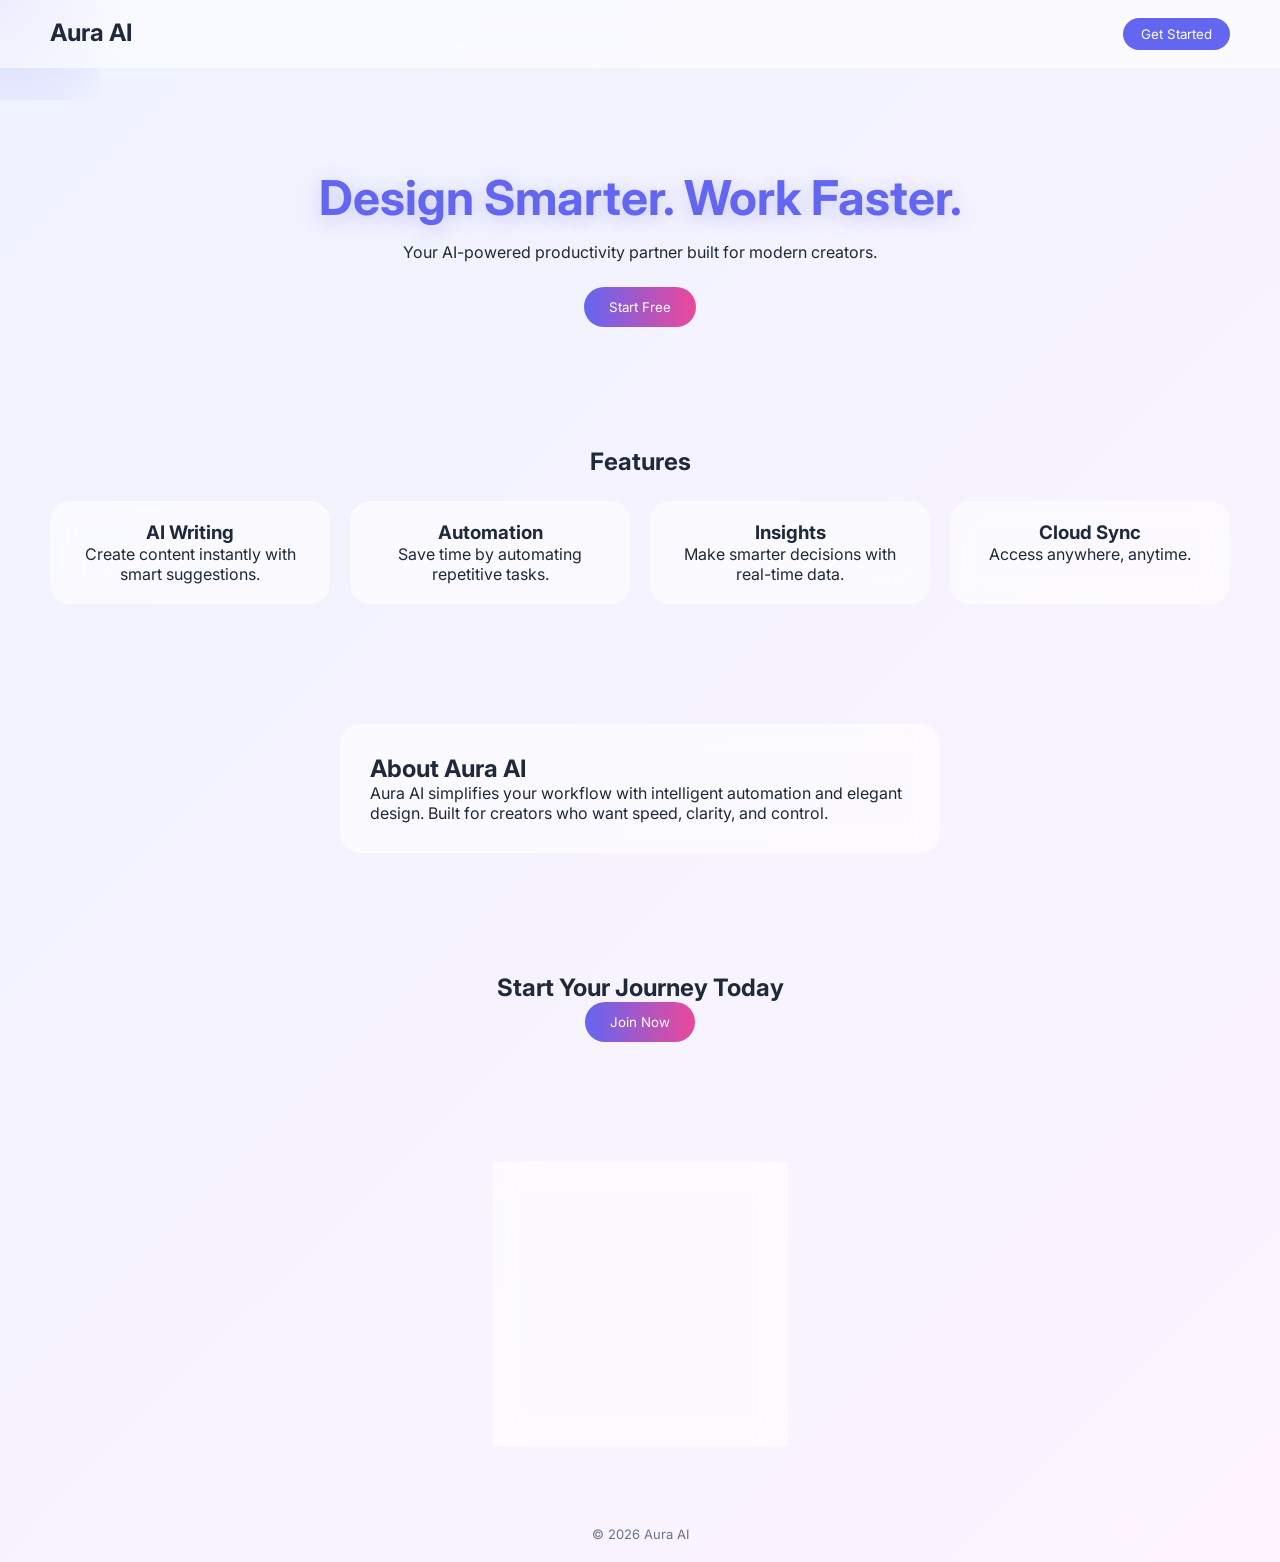
==== index.html @ 44854027 "Add files via upload Added landing page project" ====
<!DOCTYPE html>
<html lang="en">
<head>
  <meta charset="UTF-8">
  <meta name="viewport" content="width=device-width, initial-scale=1.0">
  <title>Aura AI</title>
  <link rel="stylesheet" href="style.css">

  <link href="https://fonts.googleapis.com/css2?family=Inter:wght@300;400;600;700&display=swap" rel="stylesheet">
</head>
<body>

<div class="cursor-glow"></div>
<header class="nav">
  <h2>Aura AI</h2>
  <button class="nav-btn">Get Started</button>
</header>


<section class="hero reveal">
  <h1>Design Smarter. Work Faster.</h1>
  <p>Your AI-powered productivity partner built for modern creators.</p>
  <button class="cta">Start Free</button>
</section>


<section class="features reveal">
  <h2>Features</h2>
  <div class="feature-grid">

    <div class="card">
      <h3>AI Writing</h3>
      <p>Create content instantly with smart suggestions.</p>
    </div>

    <div class="card">
      <h3>Automation</h3>
      <p>Save time by automating repetitive tasks.</p>
    </div>

    <div class="card">
      <h3>Insights</h3>
      <p>Make smarter decisions with real-time data.</p>
    </div>

    <div class="card">
      <h3>Cloud Sync</h3>
      <p>Access anywhere, anytime.</p>
    </div>

  </div>
</section>

<!-- ABOUT -->
<section class="about reveal">
  <div class="glass">
    <h2>About Aura AI</h2>
    <p>
      Aura AI simplifies your workflow with intelligent automation and elegant design.
      Built for creators who want speed, clarity, and control.
    </p>
  </div>
</section>


<section class="cta-section reveal">
  <h2>Start Your Journey Today</h2>
  <button class="cta">Join Now</button>
</section>


<section class="contact reveal">
  <div class="glass">
    <h2>Contact</h2>
    <form>
      <input type="text" placeholder="Your Name">
      <input type="email" placeholder="Your Email">
      <textarea placeholder="Message"></textarea>
      <button>Send Message</button>
    </form>
  </div>
</section>

<footer>
  <p>© 2026 Aura AI</p>
</footer>

<script>

const reveals = document.querySelectorAll('.reveal');

window.addEventListener('scroll', () => {
  reveals.forEach(el => {
    const top = el.getBoundingClientRect().top;
    if(top < window.innerHeight - 100){
      el.classList.add('active');
    }
  });
});

const glow = document.querySelector('.cursor-glow');
document.addEventListener('mousemove', (e) => {
  glow.style.left = e.clientX + 'px';
  glow.style.top = e.clientY + 'px';
});
</script>

</body>
</html>
---- style.css ----
* {
  margin: 0;
  padding: 0;
  box-sizing: border-box;
  font-family: 'Inter', sans-serif;
}

body {
  background: linear-gradient(135deg, #eef2ff, #fdf4ff);
  color: #1e293b;
  overflow-x: hidden;
}

/* CURSOR GLOW */
.cursor-glow {
  position: fixed;
  width: 200px;
  height: 200px;
  background: radial-gradient(circle, rgba(99,102,241,0.2), transparent);
  pointer-events: none;
  transform: translate(-50%, -50%);
  z-index: 0;
}

/* NAVBAR (FIXED SPACING ISSUE) */
.nav {
  position: sticky;
  top: 0;
  z-index: 10;
  backdrop-filter: blur(12px);
  background: rgba(255,255,255,0.6);
  padding: 18px 50px;
  display: flex;
  justify-content: space-between;
  margin-bottom: 20px; /* KEY FIX */
}

.nav-btn {
  padding: 8px 18px;
  border-radius: 20px;
  border: none;
  background: #6366f1;
  color: white;
}

/* HERO */
.hero {
  text-align: center;
  padding: 80px 20px 60px;
}

.hero h1 {
  font-size: 48px;
  color: #6366f1;
  text-shadow: 0 4px 20px rgba(99, 102, 241, 0.3);
}
.hero p {
  margin: 15px auto 25px;
  max-width: 500px;
}

/* BUTTON */
.cta {
  padding: 12px 25px;
  border-radius: 25px;
  border: none;
  background: linear-gradient(90deg, #6366f1, #ec4899);
  color: white;
  cursor: pointer;
  transition: 0.3s;
}

.cta:hover {
  transform: scale(1.05);
}

/* SECTIONS (CONTROLLED SPACING SYSTEM) */
section {
  padding: 60px 50px;
}

/* FEATURES */
.features {
  text-align: center;
}

.feature-grid {
  display: grid;
  grid-template-columns: repeat(auto-fit, minmax(220px,1fr));
  gap: 20px;
  margin-top: 25px;
}

.card {
  padding: 20px;
  border-radius: 20px;
  backdrop-filter: blur(15px);
  background: rgba(255,255,255,0.6);
  transition: 0.3s;
}

.card:hover {
  transform: translateY(-6px);
}

/* GLASS */
.glass {
  max-width: 600px;
  margin: auto;
  padding: 30px;
  border-radius: 20px;
  backdrop-filter: blur(15px);
  background: rgba(255,255,255,0.6);
}

/* CTA */
.cta-section {
  text-align: center;
}

/* CONTACT */
.contact {
  display: flex;
  justify-content: center;
}

form {
  display: flex;
  flex-direction: column;
  gap: 12px;
  margin-top: 15px;
}

input, textarea {
  padding: 10px;
  border-radius: 10px;
  border: none;
}

/* FOOTER */
footer {
  text-align: center;
  padding: 20px;
  font-size: 13px;
  color: #64748b;
}

/* SCROLL REVEAL */
.reveal {
  opacity: 0;
  transform: translateY(40px);
  transition: 0.6s ease;
}

.reveal.active {
  opacity: 1;
  transform: translateY(0);
}

/* RESPONSIVE */
@media(max-width: 768px) {
  .hero h1 {
    font-size: 32px;
  }

  section {
    padding: 40px 20px;
  }
}
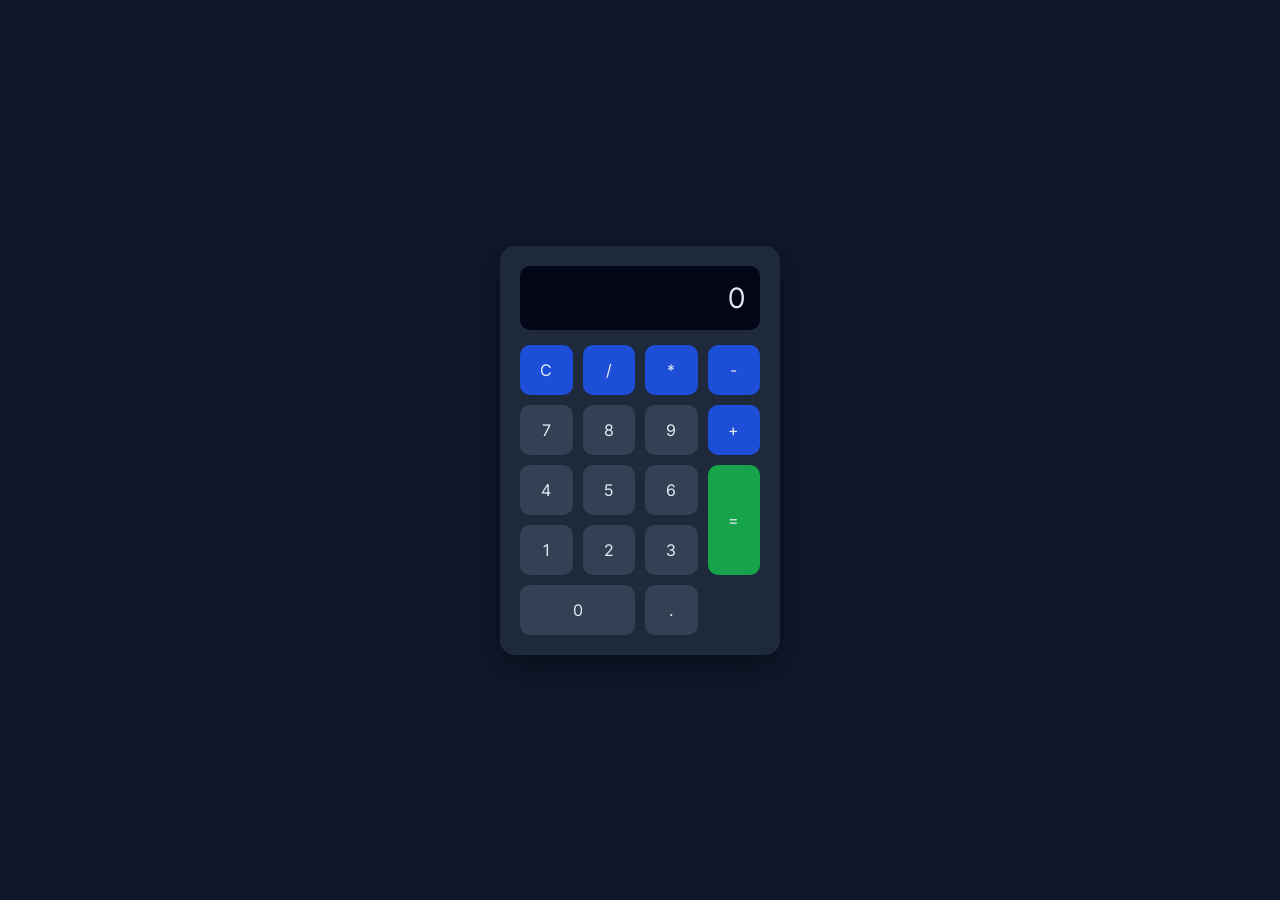
==== commit e9a22fa1: "Add files via upload Adding calculator page" ====
--- a/index.html
+++ b/index.html
@@ -3,107 +3,48 @@
 <head>
   <meta charset="UTF-8">
   <meta name="viewport" content="width=device-width, initial-scale=1.0">
-  <title>Aura AI</title>
+  <title>Calculator</title>
   <link rel="stylesheet" href="style.css">
 
-  <link href="https://fonts.googleapis.com/css2?family=Inter:wght@300;400;600;700&display=swap" rel="stylesheet">
+  <!-- Font -->
+  <link href="https://fonts.googleapis.com/css2?family=Inter:wght@300;400;600&display=swap" rel="stylesheet">
 </head>
 <body>
 
-<div class="cursor-glow"></div>
-<header class="nav">
-  <h2>Aura AI</h2>
-  <button class="nav-btn">Get Started</button>
-</header>
+<div class="calculator">
 
+  <!-- Display -->
+  <div class="display" id="display">0</div>
 
-<section class="hero reveal">
-  <h1>Design Smarter. Work Faster.</h1>
-  <p>Your AI-powered productivity partner built for modern creators.</p>
-  <button class="cta">Start Free</button>
-</section>
+  <!-- Buttons -->
+  <div class="buttons">
 
+    <button class="btn operator">C</button>
+    <button class="btn operator">/</button>
+    <button class="btn operator">*</button>
+    <button class="btn operator">-</button>
 
-<section class="features reveal">
-  <h2>Features</h2>
-  <div class="feature-grid">
+    <button class="btn">7</button>
+    <button class="btn">8</button>
+    <button class="btn">9</button>
+    <button class="btn operator">+</button>
 
-    <div class="card">
-      <h3>AI Writing</h3>
-      <p>Create content instantly with smart suggestions.</p>
-    </div>
+    <button class="btn">4</button>
+    <button class="btn">5</button>
+    <button class="btn">6</button>
+    <button class="btn equals">=</button>
 
-    <div class="card">
-      <h3>Automation</h3>
-      <p>Save time by automating repetitive tasks.</p>
-    </div>
+    <button class="btn">1</button>
+    <button class="btn">2</button>
+    <button class="btn">3</button>
 
-    <div class="card">
-      <h3>Insights</h3>
-      <p>Make smarter decisions with real-time data.</p>
-    </div>
-
-    <div class="card">
-      <h3>Cloud Sync</h3>
-      <p>Access anywhere, anytime.</p>
-    </div>
+    <button class="btn zero">0</button>
+    <button class="btn">.</button>
 
   </div>
-</section>
 
-<!-- ABOUT -->
-<section class="about reveal">
-  <div class="glass">
-    <h2>About Aura AI</h2>
-    <p>
-      Aura AI simplifies your workflow with intelligent automation and elegant design.
-      Built for creators who want speed, clarity, and control.
-    </p>
-  </div>
-</section>
+</div>
 
-
-<section class="cta-section reveal">
-  <h2>Start Your Journey Today</h2>
-  <button class="cta">Join Now</button>
-</section>
-
-
-<section class="contact reveal">
-  <div class="glass">
-    <h2>Contact</h2>
-    <form>
-      <input type="text" placeholder="Your Name">
-      <input type="email" placeholder="Your Email">
-      <textarea placeholder="Message"></textarea>
-      <button>Send Message</button>
-    </form>
-  </div>
-</section>
-
-<footer>
-  <p>© 2026 Aura AI</p>
-</footer>
-
-<script>
-
-const reveals = document.querySelectorAll('.reveal');
-
-window.addEventListener('scroll', () => {
-  reveals.forEach(el => {
-    const top = el.getBoundingClientRect().top;
-    if(top < window.innerHeight - 100){
-      el.classList.add('active');
-    }
-  });
-});
-
-const glow = document.querySelector('.cursor-glow');
-document.addEventListener('mousemove', (e) => {
-  glow.style.left = e.clientX + 'px';
-  glow.style.top = e.clientY + 'px';
-});
-</script>
-
+<script src="script.js"></script>
 </body>
 </html>
--- a/style.css
+++ b/style.css
@@ -6,164 +6,83 @@
 }
 
 body {
-  background: linear-gradient(135deg, #eef2ff, #fdf4ff);
-  color: #1e293b;
-  overflow-x: hidden;
+  height: 100vh;
+  display: flex;
+  justify-content: center;
+  align-items: center;
+  background: #0f172a;
 }
 
-/* CURSOR GLOW */
-.cursor-glow {
-  position: fixed;
-  width: 200px;
-  height: 200px;
-  background: radial-gradient(circle, rgba(99,102,241,0.2), transparent);
-  pointer-events: none;
-  transform: translate(-50%, -50%);
-  z-index: 0;
+.calculator {
+  background: #1e293b;
+  padding: 20px;
+  border-radius: 15px;
+  box-shadow: 0 10px 30px rgba(0,0,0,0.4);
+  width: 280px;
 }
 
-/* NAVBAR (FIXED SPACING ISSUE) */
-.nav {
-  position: sticky;
-  top: 0;
-  z-index: 10;
-  backdrop-filter: blur(12px);
-  background: rgba(255,255,255,0.6);
-  padding: 18px 50px;
-  display: flex;
-  justify-content: space-between;
-  margin-bottom: 20px; /* KEY FIX */
+/* DISPLAY */
+.display {
+  background: #020617;
+  color: #e2e8f0;
+  font-size: 28px;
+  padding: 15px;
+  border-radius: 10px;
+  text-align: right;
+  margin-bottom: 15px;
+  overflow-x: auto;
 }
 
-.nav-btn {
-  padding: 8px 18px;
-  border-radius: 20px;
-  border: none;
-  background: #6366f1;
-  color: white;
+/* BUTTON GRID */
+.buttons {
+  display: grid;
+  grid-template-columns: repeat(4, 1fr);
+  gap: 10px;
 }
 
-/* HERO */
-.hero {
-  text-align: center;
-  padding: 80px 20px 60px;
+/* BUTTONS */
+.btn {
+  padding: 15px;
+  border: none;
+  border-radius: 10px;
+  background: #334155;
+  color: #e2e8f0;
+  font-size: 16px;
+  cursor: pointer;
+  transition: 0.2s;
 }
 
-.hero h1 {
-  font-size: 48px;
-  color: #6366f1;
-  text-shadow: 0 4px 20px rgba(99, 102, 241, 0.3);
-}
-.hero p {
-  margin: 15px auto 25px;
-  max-width: 500px;
+.btn:hover {
+  background: #475569;
 }
 
-/* BUTTON */
-.cta {
-  padding: 12px 25px;
-  border-radius: 25px;
-  border: none;
-  background: linear-gradient(90deg, #6366f1, #ec4899);
-  color: white;
-  cursor: pointer;
-  transition: 0.3s;
+/* OPERATOR */
+.operator {
+  background: #1d4ed8;
 }
 
-.cta:hover {
-  transform: scale(1.05);
+.operator:hover {
+  background: #2563eb;
 }
 
-/* SECTIONS (CONTROLLED SPACING SYSTEM) */
-section {
-  padding: 60px 50px;
+/* EQUAL */
+.equals {
+  grid-row: span 2;
+  background: #16a34a;
 }
 
-/* FEATURES */
-.features {
-  text-align: center;
+.equals:hover {
+  background: #22c55e;
 }
 
-.feature-grid {
-  display: grid;
-  grid-template-columns: repeat(auto-fit, minmax(220px,1fr));
-  gap: 20px;
-  margin-top: 25px;
-}
-
-.card {
-  padding: 20px;
-  border-radius: 20px;
-  backdrop-filter: blur(15px);
-  background: rgba(255,255,255,0.6);
-  transition: 0.3s;
-}
-
-.card:hover {
-  transform: translateY(-6px);
-}
-
-/* GLASS */
-.glass {
-  max-width: 600px;
-  margin: auto;
-  padding: 30px;
-  border-radius: 20px;
-  backdrop-filter: blur(15px);
-  background: rgba(255,255,255,0.6);
-}
-
-/* CTA */
-.cta-section {
-  text-align: center;
-}
-
-/* CONTACT */
-.contact {
-  display: flex;
-  justify-content: center;
-}
-
-form {
-  display: flex;
-  flex-direction: column;
-  gap: 12px;
-  margin-top: 15px;
-}
-
-input, textarea {
-  padding: 10px;
-  border-radius: 10px;
-  border: none;
-}
-
-/* FOOTER */
-footer {
-  text-align: center;
-  padding: 20px;
-  font-size: 13px;
-  color: #64748b;
-}
-
-/* SCROLL REVEAL */
-.reveal {
-  opacity: 0;
-  transform: translateY(40px);
-  transition: 0.6s ease;
-}
-
-.reveal.active {
-  opacity: 1;
-  transform: translateY(0);
+/* ZERO BUTTON */
+.zero {
+  grid-column: span 2;
 }
 
 /* RESPONSIVE */
-@media(max-width: 768px) {
-  .hero h1 {
-    font-size: 32px;
-  }
-
-  section {
-    padding: 40px 20px;
+@media (max-width: 400px) {
+  .calculator {
+    width: 90%;
   }
 }
